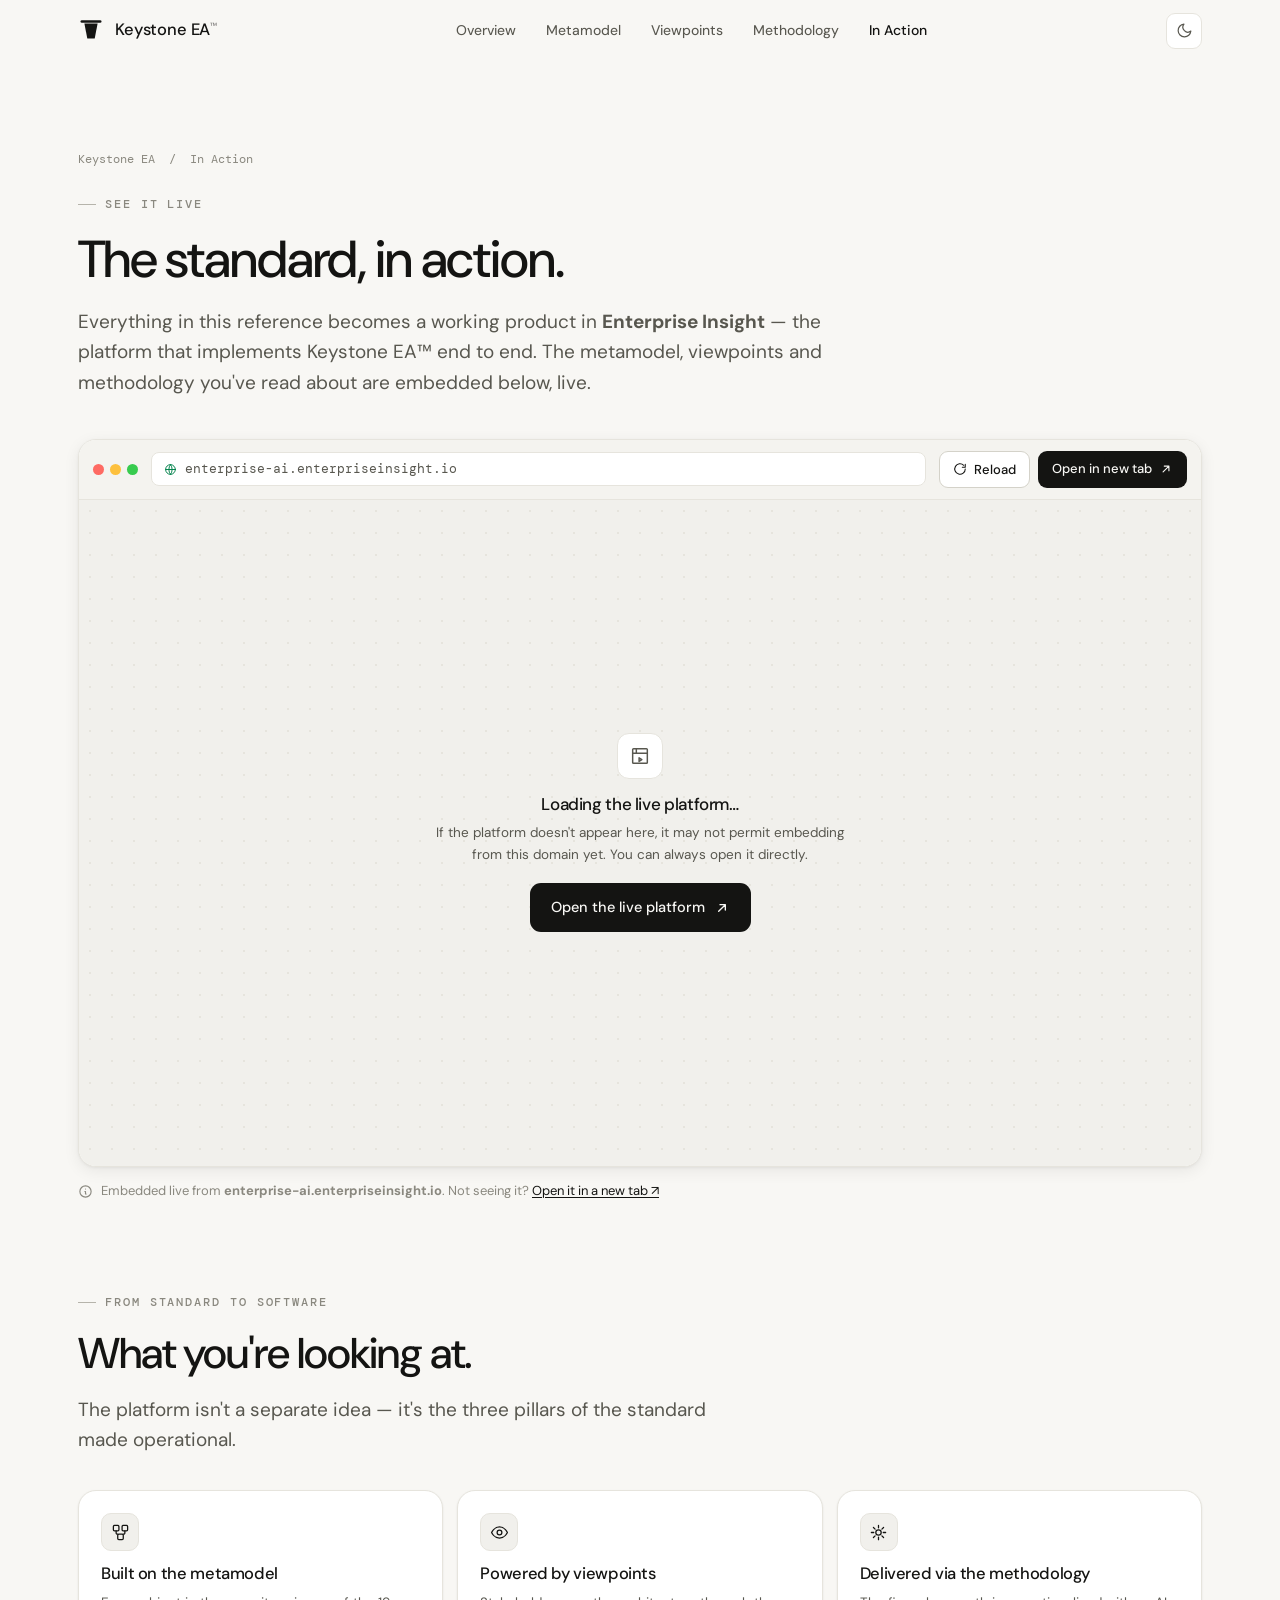
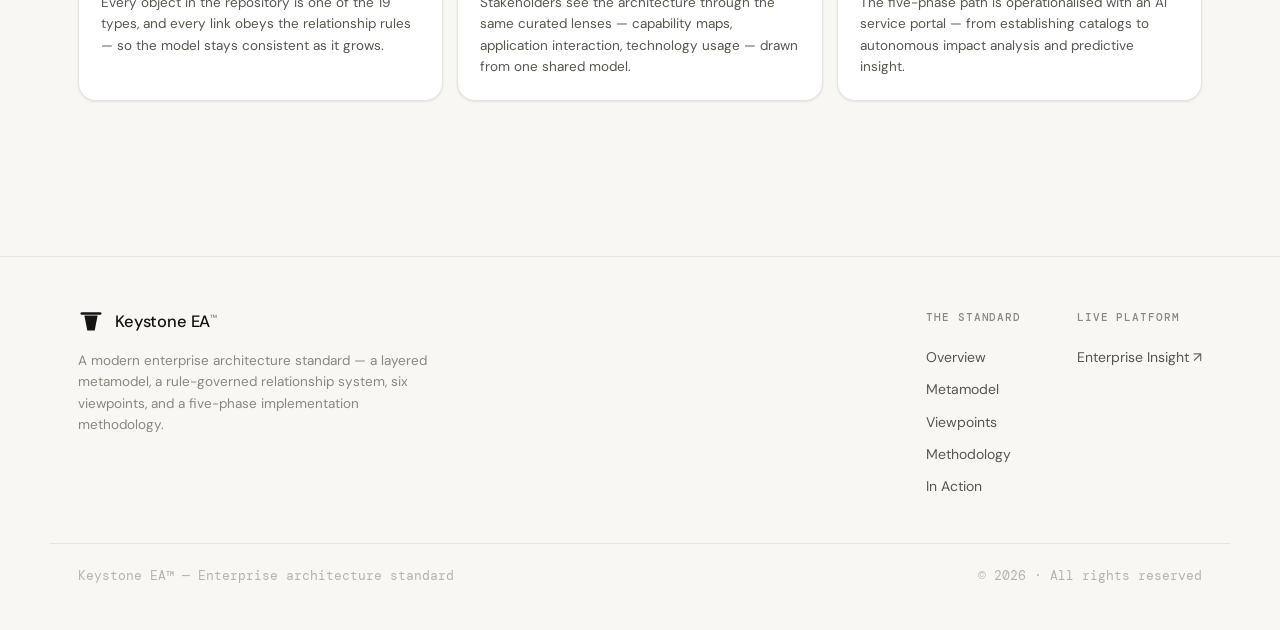
==== in-action.html @ 50317065 "Add "In Action" tab embedding the live Enterprise Insight platform New in-action.html embeds enterpr" ====
<!DOCTYPE html>
<html lang="en">
<head>
<meta charset="UTF-8" />
<meta name="viewport" content="width=device-width, initial-scale=1.0" />
<title>In Action — Keystone EA™</title>
<meta name="description" content="See the Keystone EA™ standard in action — the Enterprise Insight platform, where the metamodel, viewpoints and methodology are implemented as a live working product." />
<link rel="preconnect" href="https://fonts.googleapis.com" />
<link rel="preconnect" href="https://fonts.gstatic.com" crossorigin />
<link href="https://fonts.googleapis.com/css2?family=DM+Sans:opsz,wght@9..40,300;9..40,400;9..40,500&family=DM+Mono:wght@400;500&display=swap" rel="stylesheet" />
<link rel="icon" href="data:image/svg+xml,%3Csvg xmlns='http://www.w3.org/2000/svg' viewBox='0 0 26 26'%3E%3Cpath d='M6.2 5H19.8L17 21H9Z' fill='%23141412'/%3E%3Crect x='3' y='3.5' width='20' height='2.4' rx='1.2' fill='%23141412'/%3E%3C/svg%3E" />
<link rel="stylesheet" href="assets/styles.css" />
<script>(function(){try{var t=localStorage.getItem('kea-theme');if(t==='dark'||(!t&&matchMedia('(prefers-color-scheme:dark)').matches))document.documentElement.setAttribute('data-theme','dark');}catch(e){}})();</script>
</head>
<body>

<nav class="nav"><div class="nav-inner">
  <a class="brand" href="index.html" aria-label="Keystone EA home">
    <svg class="brand-mark" viewBox="0 0 26 26" fill="none" aria-hidden="true">
      <rect x="2.5" y="3.2" width="21" height="2.6" rx="1.3" fill="currentColor"/>
      <path d="M6.4 6.6 H19.6 L16.7 21.6 H9.3 Z" fill="currentColor"/>
    </svg>
    <span class="brand-name">Keystone EA<sup>™</sup></span>
  </a>
  <div class="nav-links" id="navlinks">
    <a class="nav-link" href="index.html">Overview</a>
    <a class="nav-link" href="metamodel.html">Metamodel</a>
    <a class="nav-link" href="viewpoints.html">Viewpoints</a>
    <a class="nav-link" href="methodology.html">Methodology</a>
    <a class="nav-link" href="in-action.html">In Action</a>
  </div>
  <div class="nav-right">
    <button class="theme-btn" onclick="toggleTheme()" aria-label="Toggle colour theme" title="Toggle theme">
      <svg class="ico-moon" viewBox="0 0 24 24" fill="none" stroke="currentColor" stroke-width="1.7" stroke-linecap="round" stroke-linejoin="round"><path d="M21 12.8A9 9 0 1 1 11.2 3a7 7 0 0 0 9.8 9.8Z"/></svg>
      <svg class="ico-sun" viewBox="0 0 24 24" fill="none" stroke="currentColor" stroke-width="1.7" stroke-linecap="round" stroke-linejoin="round"><circle cx="12" cy="12" r="4.2"/><path d="M12 2.5v2.5M12 19v2.5M4.6 4.6l1.8 1.8M17.6 17.6l1.8 1.8M2.5 12H5M19 12h2.5M4.6 19.4l1.8-1.8M17.6 6.4l1.8-1.8"/></svg>
    </button>
    <button class="nav-toggle" aria-label="Open menu" aria-expanded="false">
      <svg viewBox="0 0 24 24" fill="none" stroke="currentColor" stroke-width="1.8" stroke-linecap="round"><path d="M3 6h18M3 12h18M3 18h18"/></svg>
    </button>
  </div>
</div></nav>

<!-- ── PAGE HEAD ──────────────────────────────────────── -->
<header class="page-head"><div class="wrap">
  <div class="breadcrumb reveal"><a href="index.html">Keystone EA</a> &nbsp;/&nbsp; In Action</div>
  <div class="reveal" style="max-width:780px">
    <span class="eyebrow">See it live</span>
    <h1 class="h-sec" style="font-size:clamp(32px,5vw,52px)">The standard, in&nbsp;action.</h1>
    <p class="lede">Everything in this reference becomes a working product in <strong>Enterprise Insight</strong> — the platform that implements Keystone EA™ end to end. The metamodel, viewpoints and methodology you've read about are embedded below, live.</p>
  </div>
</div></header>

<!-- ── LIVE EMBED ─────────────────────────────────────── -->
<section style="padding:clamp(20px,3vw,32px) 0 clamp(48px,7vw,84px)">
  <div class="wrap">
    <div class="embed-shell reveal">
      <div class="embed-bar">
        <div class="embed-dots"><i style="background:#ff5f57"></i><i style="background:#febc2e"></i><i style="background:#28c840"></i></div>
        <div class="embed-url">
          <svg viewBox="0 0 24 24" fill="none" stroke="currentColor" stroke-width="1.8" stroke-linecap="round" stroke-linejoin="round"><circle cx="12" cy="12" r="9"/><path d="M3 12h18M12 3a14 14 0 0 1 0 18M12 3a14 14 0 0 0 0 18"/></svg>
          enterprise-ai.enterpriseinsight.io
        </div>
        <div class="embed-actions">
          <button class="embed-btn" onclick="reloadEmbed()" aria-label="Reload the embedded platform" title="Reload">
            <svg viewBox="0 0 24 24" fill="none" stroke="currentColor" stroke-width="1.8" stroke-linecap="round" stroke-linejoin="round"><path d="M21 12a9 9 0 1 1-2.64-6.36M21 4v5h-5"/></svg>
            <span class="lbl">Reload</span>
          </button>
          <a class="embed-btn primary" href="https://enterprise-ai.enterpriseinsight.io" target="_blank" rel="noopener">
            <span class="lbl">Open in new tab</span>
            <svg viewBox="0 0 24 24" fill="none" stroke="currentColor" stroke-width="1.9" stroke-linecap="round" stroke-linejoin="round"><path d="M7 17 17 7M9 7h8v8"/></svg>
          </a>
        </div>
      </div>
      <div class="embed-frame-holder">
        <!-- Fallback shown only if the platform declines to be framed -->
        <div class="embed-fallback">
          <div class="ef-card">
            <div class="ef-ico"><svg viewBox="0 0 24 24" fill="none" stroke="currentColor" stroke-width="1.6" stroke-linecap="round" stroke-linejoin="round"><path d="M4 5a1 1 0 0 1 1-1h14a1 1 0 0 1 1 1v14a1 1 0 0 1-1 1H5a1 1 0 0 1-1-1Z"/><path d="M4 9h16M8 4v5"/><path d="m11 14 3 2-3 2z"/></svg></div>
            <h4>Loading the live platform…</h4>
            <p>If the platform doesn't appear here, it may not permit embedding from this domain yet. You can always open it directly.</p>
            <a class="btn btn-primary" href="https://enterprise-ai.enterpriseinsight.io" target="_blank" rel="noopener">Open the live platform
              <svg viewBox="0 0 24 24" fill="none" stroke="currentColor" stroke-width="2" stroke-linecap="round" stroke-linejoin="round"><path d="M7 17 17 7M9 7h8v8"/></svg></a>
          </div>
        </div>
        <iframe id="eaFrame" class="embed-frame"
          src="https://enterprise-ai.enterpriseinsight.io"
          title="Enterprise Insight — the Keystone EA™ standard implemented live"
          loading="eager" allow="fullscreen; clipboard-write"
          referrerpolicy="no-referrer-when-downgrade"></iframe>
      </div>
    </div>
    <div class="embed-note reveal">
      <svg width="15" height="15" viewBox="0 0 24 24" fill="none" stroke="currentColor" stroke-width="1.8" stroke-linecap="round" stroke-linejoin="round" style="flex-shrink:0"><circle cx="12" cy="12" r="9"/><path d="M12 8h.01M11 12h1v4h1"/></svg>
      <span>Embedded live from <strong>enterprise-ai.enterpriseinsight.io</strong>. Not seeing it? <a href="https://enterprise-ai.enterpriseinsight.io" target="_blank" rel="noopener">Open it in a new tab&nbsp;↗</a></span>
    </div>
  </div>
</section>

<!-- ── PILLARS → PRODUCT ──────────────────────────────── -->
<section class="section-pad" style="padding-top:0">
  <div class="wrap">
    <div style="max-width:640px;margin-bottom:34px" class="reveal">
      <span class="eyebrow">From standard to software</span>
      <h2 class="h-sec">What you're looking at.</h2>
      <p class="lede">The platform isn't a separate idea — it's the three pillars of the standard made operational.</p>
    </div>
    <div class="feature-list">
      <a class="card feature reveal" href="metamodel.html" style="display:block">
        <div class="f-ico"><svg viewBox="0 0 24 24" fill="none" stroke="currentColor" stroke-width="1.6" stroke-linecap="round" stroke-linejoin="round"><rect x="3" y="3" width="7" height="7" rx="1.4"/><rect x="14" y="3" width="7" height="7" rx="1.4"/><rect x="8.5" y="14" width="7" height="7" rx="1.4"/><path d="M6.5 10v2.5a1.5 1.5 0 0 0 1.5 1.5h.5M17.5 10v2.5a1.5 1.5 0 0 1-1.5 1.5h-.5"/></svg></div>
        <h4>Built on the metamodel</h4>
        <p>Every object in the repository is one of the 19 types, and every link obeys the relationship rules — so the model stays consistent as it grows.</p>
      </a>
      <a class="card feature reveal" href="viewpoints.html" style="display:block">
        <div class="f-ico"><svg viewBox="0 0 24 24" fill="none" stroke="currentColor" stroke-width="1.6" stroke-linecap="round" stroke-linejoin="round"><path d="M2 12s3.5-7 10-7 10 7 10 7-3.5 7-10 7-10-7-10-7Z"/><circle cx="12" cy="12" r="3"/></svg></div>
        <h4>Powered by viewpoints</h4>
        <p>Stakeholders see the architecture through the same curated lenses — capability maps, application interaction, technology usage — drawn from one shared model.</p>
      </a>
      <a class="card feature reveal" href="methodology.html" style="display:block">
        <div class="f-ico"><svg viewBox="0 0 24 24" fill="none" stroke="currentColor" stroke-width="1.6" stroke-linecap="round" stroke-linejoin="round"><path d="M12 3v3M12 18v3M5.6 5.6l2.1 2.1M16.3 16.3l2.1 2.1M3 12h3M18 12h3M5.6 18.4l2.1-2.1M16.3 7.7l2.1-2.1"/><circle cx="12" cy="12" r="3.4"/></svg></div>
        <h4>Delivered via the methodology</h4>
        <p>The five-phase path is operationalised with an AI service portal — from establishing catalogs to autonomous impact analysis and predictive insight.</p>
      </a>
    </div>
  </div>
</section>

<!-- ── FOOTER ─────────────────────────────────────────── -->
<footer class="footer"><div class="wrap footer-inner">
  <div class="footer-brand">
    <a class="brand" href="index.html">
      <svg class="brand-mark" viewBox="0 0 26 26" fill="none" aria-hidden="true">
        <rect x="2.5" y="3.2" width="21" height="2.6" rx="1.3" fill="currentColor"/>
        <path d="M6.4 6.6 H19.6 L16.7 21.6 H9.3 Z" fill="currentColor"/>
      </svg>
      <span class="brand-name">Keystone EA<sup>™</sup></span>
    </a>
    <p>A modern enterprise architecture standard — a layered metamodel, a rule-governed relationship system, six viewpoints, and a five-phase implementation methodology.</p>
  </div>
  <div class="footer-cols">
    <div class="footer-col">
      <h5>The standard</h5>
      <a href="index.html">Overview</a>
      <a href="metamodel.html">Metamodel</a>
      <a href="viewpoints.html">Viewpoints</a>
      <a href="methodology.html">Methodology</a>
      <a href="in-action.html">In Action</a>
    </div>
    <div class="footer-col">
      <h5>Live platform</h5>
      <a href="https://enterprise-ai.enterpriseinsight.io" target="_blank" rel="noopener">Enterprise Insight ↗</a>
    </div>
  </div>
</div>
<div class="wrap footer-bottom">
  <span>Keystone EA™ — Enterprise architecture standard</span>
  <span>© <span id="year">2026</span> · All rights reserved</span>
</div></footer>

<script src="assets/app.js"></script>
<script>
  function reloadEmbed() {
    var f = document.getElementById('eaFrame');
    if (f) { var s = f.src; f.src = 'about:blank'; setTimeout(function(){ f.src = s; }, 60); }
  }
</script>
</body>
</html>
---- assets/styles.css ----
/* ============================================================
   Keystone EA™ — Design System
   ============================================================ */

*, *::before, *::after { box-sizing: border-box; margin: 0; padding: 0; }

:root {
  --font: 'DM Sans', -apple-system, BlinkMacSystemFont, 'Segoe UI', Helvetica, Arial, sans-serif;
  --mono: 'DM Mono', ui-monospace, 'SF Mono', Menlo, monospace;

  /* Surfaces — warm paper */
  --bg: #F8F7F4;
  --bg-2: #F1F0EC;
  --card: #FFFFFF;
  --surface: #F4F3EF;
  --ink: #141412;
  --ink-2: #58574F;
  --ink-3: #8A887F;
  --ink-4: #B6B4AB;
  --border: #E6E4DD;
  --border-2: #D4D2C9;
  --shadow-sm: 0 1px 2px rgba(20,20,18,.04), 0 1px 3px rgba(20,20,18,.05);
  --shadow-md: 0 4px 16px rgba(20,20,18,.07), 0 1px 3px rgba(20,20,18,.05);
  --shadow-lg: 0 18px 48px rgba(20,20,18,.13), 0 4px 12px rgba(20,20,18,.07);

  /* Layer accents */
  --l-supporting: #5C6166;
  --l-governance: #00838F;
  --l-strategy:   #B00020;
  --l-business:   #E65100;
  --l-data:       #5E00A3;
  --l-application:#0a4bd1;
  --l-technology: #00824c;

  --l-supporting-soft: #f1efea;
  --l-governance-soft: #e3f5f6;
  --l-strategy-soft:   #fdeeee;
  --l-business-soft:   #fdf2e6;
  --l-data-soft:       #f4eaff;
  --l-application-soft:#e9f0ff;
  --l-technology-soft: #e6f8ee;

  --radius-sm: 8px;
  --radius: 12px;
  --radius-lg: 18px;
  --radius-xl: 26px;

  --maxw: 1180px;
  --nav-h: 62px;
  --ease: cubic-bezier(.22,.61,.36,1);
}

[data-theme="dark"] {
  --bg: #100F0D;
  --bg-2: #16150F;
  --card: #1B1A16;
  --surface: #211F1A;
  --ink: #F4F3EE;
  --ink-2: #B6B4AA;
  --ink-3: #86847B;
  --ink-4: #5A584F;
  --border: #2B2A24;
  --border-2: #3A3832;
  --shadow-sm: 0 1px 2px rgba(0,0,0,.3);
  --shadow-md: 0 6px 20px rgba(0,0,0,.45);
  --shadow-lg: 0 22px 54px rgba(0,0,0,.6);

  --l-supporting-soft: #211f1a;
  --l-governance-soft: #0a2729;
  --l-strategy-soft:   #2a0f12;
  --l-business-soft:   #281708;
  --l-data-soft:       #1f0f2e;
  --l-application-soft:#0c1733;
  --l-technology-soft: #07271a;

  --l-supporting: #9aa0a6;
  --l-governance: #2bc2cf;
  --l-strategy:   #ff5a6e;
  --l-business:   #ff9248;
  --l-data:       #c08cff;
  --l-application:#6f9bff;
  --l-technology: #34c98a;
}

html { scroll-behavior: smooth; scroll-padding-top: calc(var(--nav-h) + 18px); -webkit-text-size-adjust: 100%; }
@media (prefers-reduced-motion: reduce) { html { scroll-behavior: auto; } }

body {
  font-family: var(--font);
  background: var(--bg);
  color: var(--ink);
  line-height: 1.6;
  -webkit-font-smoothing: antialiased;
  text-rendering: optimizeLegibility;
  overflow-x: hidden;
}

::selection { background: rgba(10,75,209,.16); }
[data-theme="dark"] ::selection { background: rgba(111,155,255,.28); }

a { color: inherit; text-decoration: none; }
img, svg { display: block; max-width: 100%; }

/* ── Layout primitives ──────────────────────────────────── */
.wrap { max-width: var(--maxw); margin: 0 auto; padding: 0 28px; }
.wrap-narrow { max-width: 880px; margin: 0 auto; padding: 0 28px; }
section { position: relative; }
.section-pad { padding: clamp(56px, 9vw, 116px) 0; }
.hr { height: 1px; background: var(--border); border: 0; }

/* ── Eyebrow / section heading ──────────────────────────── */
.eyebrow {
  font-family: var(--mono); font-size: 12px; font-weight: 500;
  letter-spacing: .16em; text-transform: uppercase; color: var(--ink-3);
  display: inline-flex; align-items: center; gap: 9px;
}
.eyebrow::before {
  content: ''; width: 18px; height: 1px; background: var(--ink-4); display: inline-block;
}
.eyebrow.no-rule::before { display: none; }
h1, h2, h3, h4 { line-height: 1.12; letter-spacing: -.022em; font-weight: 500; }
.h-sec { font-size: clamp(28px, 4.2vw, 43px); margin: 16px 0 0; font-weight: 500; }
.lede { font-size: clamp(16px, 1.7vw, 19px); color: var(--ink-2); max-width: 62ch; margin-top: 18px; line-height: 1.62; }

/* ── Nav ────────────────────────────────────────────────── */
.nav {
  position: sticky; top: 0; z-index: 100; height: var(--nav-h);
  background: color-mix(in srgb, var(--bg) 82%, transparent);
  backdrop-filter: saturate(180%) blur(14px);
  -webkit-backdrop-filter: saturate(180%) blur(14px);
  border-bottom: 1px solid transparent; transition: border-color .3s, background .3s;
}
.nav.scrolled { border-bottom-color: var(--border); }
.nav-inner { max-width: var(--maxw); margin: 0 auto; padding: 0 28px; height: 100%;
  display: flex; align-items: center; justify-content: space-between; gap: 20px; }
.brand { display: inline-flex; align-items: center; gap: 11px; flex-shrink: 0; }
.brand-mark { width: 26px; height: 26px; flex-shrink: 0; color: var(--ink); }
.brand-name { font-size: 16.5px; font-weight: 500; letter-spacing: -.01em; }
.brand-name sup { font-size: 9px; font-weight: 500; opacity: .5; top: -.7em; }
.nav-links { display: flex; align-items: center; gap: 4px; }
.nav-link {
  font-size: 14px; color: var(--ink-2); padding: 7px 13px; border-radius: 8px;
  font-weight: 450; transition: color .15s, background .15s; position: relative;
}
.nav-link:hover { color: var(--ink); background: var(--bg-2); }
.nav-link.active { color: var(--ink); font-weight: 500; }
.nav-right { display: flex; align-items: center; gap: 8px; }
.theme-btn {
  width: 36px; height: 36px; border-radius: 9px; border: 1px solid var(--border);
  background: var(--card); color: var(--ink-2); cursor: pointer; display: grid; place-items: center;
  transition: color .15s, border-color .15s, transform .2s;
}
.theme-btn:hover { color: var(--ink); border-color: var(--border-2); }
.theme-btn:active { transform: scale(.92); }
.theme-btn svg { width: 17px; height: 17px; }
.theme-btn .ico-sun { display: none; }
[data-theme="dark"] .theme-btn .ico-sun { display: block; }
[data-theme="dark"] .theme-btn .ico-moon { display: none; }
.nav-toggle { display: none; width: 36px; height: 36px; border-radius: 9px; border: 1px solid var(--border);
  background: var(--card); color: var(--ink); cursor: pointer; place-items: center; }
.nav-toggle svg { width: 18px; height: 18px; }

@media (max-width: 760px) {
  .nav-links {
    position: fixed; inset: var(--nav-h) 0 auto 0; flex-direction: column; align-items: stretch;
    background: var(--bg); border-bottom: 1px solid var(--border); padding: 10px 18px 18px; gap: 2px;
    transform: translateY(-130%); transition: transform .32s var(--ease); box-shadow: var(--shadow-md);
  }
  .nav-links.open { transform: translateY(0); }
  .nav-link { padding: 12px 14px; font-size: 15.5px; }
  .nav-toggle { display: grid; }
}

/* ── Buttons ────────────────────────────────────────────── */
.btn {
  display: inline-flex; align-items: center; gap: 9px; font-family: var(--font);
  font-size: 14.5px; font-weight: 500; padding: 12px 20px; border-radius: 11px;
  cursor: pointer; border: 1px solid transparent; transition: transform .2s var(--ease), box-shadow .2s, background .2s, border-color .2s;
}
.btn svg { width: 16px; height: 16px; }
.btn-primary { background: var(--ink); color: var(--bg); }
.btn-primary:hover { transform: translateY(-2px); box-shadow: var(--shadow-md); }
.btn-ghost { background: transparent; color: var(--ink); border-color: var(--border-2); }
.btn-ghost:hover { background: var(--card); border-color: var(--ink-4); transform: translateY(-2px); }

/* ── Hero ───────────────────────────────────────────────── */
.hero { padding: clamp(56px, 11vw, 132px) 0 clamp(48px, 7vw, 92px); position: relative; overflow: hidden; }
.hero-grid { position: absolute; inset: 0; z-index: 0; pointer-events: none;
  background-image: linear-gradient(var(--border) 1px, transparent 1px), linear-gradient(90deg, var(--border) 1px, transparent 1px);
  background-size: 58px 58px; opacity: .4;
  mask-image: radial-gradient(ellipse 90% 70% at 70% 0%, #000 0%, transparent 72%);
  -webkit-mask-image: radial-gradient(ellipse 90% 70% at 70% 0%, #000 0%, transparent 72%);
}
.hero-inner { position: relative; z-index: 1; }
.hero-badge {
  display: inline-flex; align-items: center; gap: 8px; font-family: var(--mono);
  font-size: 12px; letter-spacing: .04em; color: var(--ink-2);
  background: var(--card); border: 1px solid var(--border); border-radius: 999px;
  padding: 6px 14px 6px 10px; margin-bottom: 28px; box-shadow: var(--shadow-sm);
}
.hero-badge .dot { width: 7px; height: 7px; border-radius: 50%; background: var(--l-technology);
  box-shadow: 0 0 0 3px color-mix(in srgb, var(--l-technology) 22%, transparent); }
.hero h1 {
  font-size: clamp(38px, 7vw, 78px); font-weight: 500; letter-spacing: -.035em; line-height: 1.0;
}
.hero h1 .muted { color: var(--ink-3); }
.hero-sub { font-size: clamp(17px, 2.1vw, 22px); color: var(--ink-2); max-width: 60ch;
  margin-top: 26px; line-height: 1.55; font-weight: 400; }
.hero-cta { display: flex; flex-wrap: wrap; gap: 12px; margin-top: 38px; }

/* ── Stat band ──────────────────────────────────────────── */
.stat-band { display: grid; grid-template-columns: repeat(6, 1fr); gap: 0;
  border: 1px solid var(--border); border-radius: var(--radius-lg); background: var(--card);
  overflow: hidden; box-shadow: var(--shadow-sm); }
.stat { padding: 22px 18px; border-right: 1px solid var(--border); }
.stat:last-child { border-right: none; }
.stat-n { font-size: clamp(28px, 3.4vw, 38px); font-weight: 500; letter-spacing: -.03em; line-height: 1; font-family: var(--mono); }
.stat-l { font-size: 12.5px; color: var(--ink-3); margin-top: 8px; letter-spacing: .01em; }
@media (max-width: 860px) { .stat-band { grid-template-columns: repeat(3, 1fr); }
  .stat:nth-child(3n) { border-right: none; } .stat:nth-child(-n+3) { border-bottom: 1px solid var(--border); } }
@media (max-width: 460px) { .stat-band { grid-template-columns: repeat(2, 1fr); }
  .stat { border-right: 1px solid var(--border); } .stat:nth-child(2n) { border-right: none; } }

/* ── Generic cards ──────────────────────────────────────── */
.card { background: var(--card); border: 1px solid var(--border); border-radius: var(--radius-lg);
  box-shadow: var(--shadow-sm); }

/* Pillar cards */
.pillars { display: grid; grid-template-columns: repeat(3, 1fr); gap: 16px; }
@media (max-width: 880px) { .pillars { grid-template-columns: 1fr; } }
.pillar { padding: 26px 24px 24px; display: flex; flex-direction: column; gap: 14px;
  transition: transform .26s var(--ease), box-shadow .26s, border-color .26s; position: relative; overflow: hidden; }
.pillar:hover { transform: translateY(-4px); box-shadow: var(--shadow-md); border-color: var(--border-2); }
.pillar-top { display: flex; align-items: center; justify-content: space-between; }
.pillar-ico { width: 42px; height: 42px; border-radius: 11px; display: grid; place-items: center;
  background: var(--bg-2); border: 1px solid var(--border); }
.pillar-ico svg { width: 21px; height: 21px; color: var(--ink); }
.pillar-num { font-family: var(--mono); font-size: 12px; color: var(--ink-4); }
.pillar h3 { font-size: 20px; font-weight: 500; }
.pillar p { font-size: 14.5px; color: var(--ink-2); line-height: 1.6; flex: 1; }
.pillar-link { font-size: 13.5px; font-weight: 500; color: var(--ink); display: inline-flex; align-items: center; gap: 6px;
  margin-top: 2px; }
.pillar-link svg { width: 14px; height: 14px; transition: transform .2s; }
.pillar:hover .pillar-link svg { transform: translateX(4px); }

/* ── Layer stack (home) ─────────────────────────────────── */
.layerstack { display: flex; flex-direction: column; gap: 8px; }
.layer-row {
  display: grid; grid-template-columns: 188px 1fr; gap: 18px; align-items: center;
  background: var(--card); border: 1px solid var(--border); border-left: 3px solid var(--accent, var(--border-2));
  border-radius: var(--radius); padding: 16px 18px; transition: transform .2s var(--ease), box-shadow .2s;
}
.layer-row:hover { transform: translateX(4px); box-shadow: var(--shadow-sm); }
.layer-id { display: flex; flex-direction: column; gap: 6px; }
.layer-pill { display: inline-flex; align-self: flex-start; align-items: center; gap: 7px;
  font-family: var(--mono); font-size: 11px; font-weight: 500; letter-spacing: .06em; text-transform: uppercase;
  padding: 4px 11px; border-radius: 999px; color: var(--accent);
  background: var(--accent-soft); border: 1px solid color-mix(in srgb, var(--accent) 26%, transparent); }
.layer-blurb { font-size: 12.5px; color: var(--ink-3); line-height: 1.45; }
.layer-objs { display: flex; flex-wrap: wrap; gap: 6px; }
.obj-chip {
  font-size: 12px; font-weight: 450; padding: 5px 10px; border-radius: 7px;
  background: var(--bg-2); border: 1px solid var(--border); color: var(--ink-2);
  display: inline-flex; align-items: center; gap: 7px; transition: border-color .15s, color .15s, background .15s;
}
.obj-chip:hover { color: var(--ink); border-color: var(--border-2); }
.obj-chip .swatch { width: 8px; height: 8px; border-radius: 2.5px; flex-shrink: 0; }
@media (max-width: 680px) { .layer-row { grid-template-columns: 1fr; gap: 12px; } }

/* ── Object cards (metamodel) ───────────────────────────── */
.layer-group { margin-top: 14px; }
.layer-group + .layer-group { margin-top: 40px; }
.layer-head { display: flex; align-items: baseline; gap: 14px; margin-bottom: 18px; flex-wrap: wrap;
  padding-bottom: 12px; border-bottom: 1px solid var(--border); }
.layer-head .layer-pill { font-size: 12px; }
.layer-head p { font-size: 14px; color: var(--ink-2); flex: 1; min-width: 240px; }
.obj-cards { display: grid; grid-template-columns: repeat(auto-fill, minmax(248px, 1fr)); gap: 14px; }
.obj-card { border: 1px solid var(--border); border-radius: var(--radius); overflow: hidden; background: var(--card);
  transition: transform .22s var(--ease), box-shadow .22s, border-color .22s; }
.obj-card:hover { transform: translateY(-3px); box-shadow: var(--shadow-md); }
.obj-card-head { padding: 11px 15px; display: flex; align-items: center; gap: 9px; color: #fff; }
.obj-card-head .glyph { width: 9px; height: 9px; border-radius: 2px; background: rgba(255,255,255,.85); }
.obj-card-head h4 { font-size: 14.5px; font-weight: 500; letter-spacing: -.005em; color: #fff; }
.obj-card-body { padding: 13px 15px 15px; }
.obj-card-body .short { font-size: 12px; font-family: var(--mono); color: var(--ink-3); letter-spacing: .01em;
  text-transform: uppercase; margin-bottom: 7px; }
.obj-card-body .long { font-size: 13.5px; color: var(--ink-2); line-height: 1.58; }

/* ── Relationships ──────────────────────────────────────── */
.rel-grid { display: grid; grid-template-columns: repeat(3, 1fr); gap: 14px; }
@media (max-width: 880px) { .rel-grid { grid-template-columns: repeat(2, 1fr); } }
@media (max-width: 560px) { .rel-grid { grid-template-columns: 1fr; } }
.rel-card { padding: 18px 18px 20px; transition: transform .22s var(--ease), box-shadow .22s; }
.rel-card:hover { transform: translateY(-3px); box-shadow: var(--shadow-md); }
.rel-glyph { height: 26px; display: flex; align-items: center; margin-bottom: 14px; }
.rel-glyph svg { overflow: visible; }
.rel-card h4 { font-size: 16px; font-weight: 500; display: flex; align-items: center; gap: 9px; }
.rel-code { font-family: var(--mono); font-size: 10.5px; color: var(--ink-3); border: 1px solid var(--border);
  border-radius: 5px; padding: 1px 6px; }
.rel-card p { font-size: 13.5px; color: var(--ink-2); line-height: 1.58; margin-top: 9px; }

/* ── Rules matrix ───────────────────────────────────────── */
.matrix-controls { display: flex; flex-wrap: wrap; gap: 8px; align-items: center; margin-bottom: 20px; }
.matrix-controls .ctl-label { font-family: var(--mono); font-size: 11.5px; text-transform: uppercase;
  letter-spacing: .08em; color: var(--ink-3); margin-right: 4px; }
.chip-toggle { font-size: 13px; font-weight: 500; padding: 7px 13px; border-radius: 999px; cursor: pointer;
  border: 1px solid var(--border-2); background: var(--card); color: var(--ink-2); transition: all .16s; display: inline-flex; align-items: center; gap: 7px; }
.chip-toggle .swatch { width: 9px; height: 9px; border-radius: 50%; }
.chip-toggle[aria-pressed="true"] { color: #fff; border-color: transparent; }
.chip-toggle:hover { border-color: var(--ink-4); }
.matrix-scroll { overflow-x: auto; border: 1px solid var(--border); border-radius: var(--radius); background: var(--card);
  -webkit-overflow-scrolling: touch; }
table.matrix { border-collapse: separate; border-spacing: 0; font-size: 12px; width: max-content; min-width: 100%; }
table.matrix th, table.matrix td { padding: 0; text-align: center; }
table.matrix thead th { position: sticky; top: 0; z-index: 3; background: var(--surface);
  font-weight: 500; color: var(--ink-2); height: 132px; vertical-align: bottom; border-bottom: 1px solid var(--border-2); }
table.matrix thead th .rot { writing-mode: vertical-rl; transform: rotate(180deg); white-space: nowrap;
  padding: 9px 0 10px; font-family: var(--mono); font-size: 11px; letter-spacing: .02em; margin: 0 auto; }
table.matrix th.corner { position: sticky; left: 0; z-index: 5; background: var(--surface);
  text-align: left; padding: 10px 14px; vertical-align: bottom; min-width: 168px; }
table.matrix th.corner span { font-family: var(--mono); font-size: 10.5px; color: var(--ink-3); text-transform: uppercase; letter-spacing: .07em; }
table.matrix tbody th.rowhead { position: sticky; left: 0; z-index: 2; background: var(--card);
  text-align: left; padding: 8px 14px; font-weight: 500; color: var(--ink); white-space: nowrap;
  border-right: 1px solid var(--border-2); border-bottom: 1px solid var(--border); font-size: 12.5px; }
table.matrix tbody th.rowhead .rh { display: inline-flex; align-items: center; gap: 8px; }
table.matrix tbody th.rowhead .swatch { width: 9px; height: 9px; border-radius: 2.5px; flex-shrink: 0; }
table.matrix td.cell { width: 38px; min-width: 38px; height: 38px; border-right: 1px solid var(--border);
  border-bottom: 1px solid var(--border); position: relative; cursor: default; }
table.matrix td.cell.diag { background: var(--bg-2); }
table.matrix td .dots { display: flex; align-items: center; justify-content: center; gap: 2px; height: 100%; flex-wrap: wrap; padding: 5px; }
table.matrix td .rdot { width: 7px; height: 7px; border-radius: 50%; opacity: .92; transition: transform .12s, opacity .12s; }
table.matrix td.dim .rdot { opacity: .12; }
table.matrix td.cell:hover { outline: 2px solid var(--ink); outline-offset: -2px; z-index: 1; }
table.matrix tr:hover td { background: color-mix(in srgb, var(--bg-2) 60%, transparent); }
.matrix-hint { font-size: 13px; color: var(--ink-3); margin-top: 14px; display: flex; gap: 18px; flex-wrap: wrap; align-items: center; }
.matrix-legend-dot { display: inline-flex; align-items: center; gap: 6px; }
.matrix-legend-dot .rdot { width: 8px; height: 8px; border-radius: 50%; }

/* tooltip */
.cell-tip { position: fixed; z-index: 200; background: var(--ink); color: var(--bg); font-size: 12.5px;
  padding: 9px 12px; border-radius: 9px; box-shadow: var(--shadow-lg); pointer-events: none; max-width: 260px;
  opacity: 0; transform: translateY(4px); transition: opacity .12s, transform .12s; line-height: 1.5; }
.cell-tip.show { opacity: 1; transform: translateY(0); }
.cell-tip b { font-weight: 500; }
.cell-tip .pair { font-family: var(--mono); font-size: 11px; opacity: .7; display: block; margin-bottom: 4px; }
.cell-tip .rels { display: block; margin-top: 2px; }

/* ── Viewpoints ─────────────────────────────────────────── */
.vp-grid { display: grid; grid-template-columns: repeat(2, 1fr); gap: 16px; }
@media (max-width: 820px) { .vp-grid { grid-template-columns: 1fr; } }
.vp-card { overflow: hidden; transition: transform .24s var(--ease), box-shadow .24s; display: flex; flex-direction: column; }
.vp-card:hover { transform: translateY(-4px); box-shadow: var(--shadow-md); }
.vp-head { padding: 22px 24px 20px; border-left: 4px solid var(--accent); background: var(--accent-soft); }
.vp-kicker { display: flex; align-items: center; justify-content: space-between; gap: 12px; margin-bottom: 9px; }
.vp-name { font-family: var(--mono); font-size: 13px; font-weight: 500; letter-spacing: .05em; text-transform: uppercase; color: var(--accent); }
.vp-count { font-family: var(--mono); font-size: 11px; color: var(--ink-3); white-space: nowrap; }
.vp-desc { font-size: 14px; color: var(--ink-2); line-height: 1.6; }
.vp-body { padding: 18px 24px 22px; }
.vp-obj-label { font-family: var(--mono); font-size: 10.5px; font-weight: 500; letter-spacing: .08em;
  text-transform: uppercase; color: var(--ink-3); margin-bottom: 11px; }
.vp-tags { display: flex; flex-wrap: wrap; gap: 6px; }
.lvl-tag { display: inline-flex; align-items: center; gap: 6px; font-size: 12px; font-weight: 450;
  padding: 4px 9px; border-radius: 7px; border: 1px solid; white-space: nowrap; }
.lvl-tag .swatch { width: 8px; height: 8px; border-radius: 2.5px; }

/* viewpoint x object matrix */
.vpm-scroll { overflow-x: auto; border: 1px solid var(--border); border-radius: var(--radius); background: var(--card); }
table.vpm { border-collapse: separate; border-spacing: 0; width: 100%; min-width: 720px; font-size: 13px; }
table.vpm th, table.vpm td { padding: 11px 12px; text-align: center; border-bottom: 1px solid var(--border); }
table.vpm thead th { position: sticky; top: 0; background: var(--surface); font-weight: 500; font-size: 12px;
  color: var(--ink-2); z-index: 2; border-bottom: 1px solid var(--border-2); line-height: 1.25; vertical-align: bottom; }
table.vpm thead th.obj-col, table.vpm tbody th { text-align: left; }
table.vpm tbody th { position: sticky; left: 0; background: var(--card); font-weight: 450; color: var(--ink);
  white-space: nowrap; z-index: 1; border-right: 1px solid var(--border); }
table.vpm tbody th .rh { display: inline-flex; align-items: center; gap: 8px; }
table.vpm tbody th .swatch { width: 8px; height: 8px; border-radius: 2.5px; }
table.vpm tbody tr:hover td, table.vpm tbody tr:hover th { background: var(--bg-2); }
.vpm-check { color: var(--accent, var(--ink)); font-weight: 600; }
.vpm-dot { color: var(--ink-4); }
table.vpm thead th .vph { display: inline-block; max-width: 92px; }

/* ── Methodology ────────────────────────────────────────── */
.method-stats { display: grid; grid-template-columns: repeat(4,1fr); gap: 12px; margin-bottom: 36px; }
@media (max-width: 620px){ .method-stats{ grid-template-columns: repeat(2,1fr);} }
.ms { padding: 18px; text-align: center; }
.ms-n { font-family: var(--mono); font-size: 30px; font-weight: 500; line-height: 1; }
.ms-l { font-size: 12px; color: var(--ink-3); margin-top: 7px; }

.phase-rail { display: flex; gap: 8px; margin-bottom: 26px; flex-wrap: wrap; }
.phase-btn { flex: 1; min-width: 140px; text-align: left; cursor: pointer; background: var(--card);
  border: 1px solid var(--border); border-radius: var(--radius); padding: 14px 15px; position: relative;
  transition: border-color .2s, transform .2s, box-shadow .2s; overflow: hidden; }
.phase-btn::before { content:''; position: absolute; left: 0; top: 0; bottom: 0; width: 3px; background: var(--pc); transform: scaleY(0); transform-origin: top; transition: transform .25s var(--ease); }
.phase-btn:hover { transform: translateY(-2px); box-shadow: var(--shadow-sm); }
.phase-btn.active { border-color: color-mix(in srgb, var(--pc) 45%, var(--border)); }
.phase-btn.active::before { transform: scaleY(1); }
.phase-btn .pb-top { display: flex; align-items: center; gap: 10px; }
.phase-btn .pb-num { font-family: var(--mono); font-size: 12px; font-weight: 500; width: 30px; height: 30px;
  border-radius: 8px; display: grid; place-items: center; color: #fff; background: var(--pc); flex-shrink: 0; }
.phase-btn .pb-name { font-size: 15px; font-weight: 500; }
.phase-btn.active .pb-name { color: var(--pc); }
.phase-btn .pb-count { font-family: var(--mono); font-size: 11px; color: var(--ink-3); margin-top: 9px; }

.phase-panel { border: 1px solid var(--border); border-radius: var(--radius-lg); overflow: hidden; background: var(--card); }
.pp-head { padding: 24px 26px; border-bottom: 1px solid var(--border); border-top: 3px solid var(--pc);
  background: var(--pc-soft); display: flex; gap: 18px; align-items: flex-start; }
.pp-num { font-family: var(--mono); font-size: 44px; font-weight: 500; line-height: .9; color: var(--pc); }
.pp-name { font-size: 24px; font-weight: 500; }
.pp-tag { font-size: 14.5px; color: var(--ink-2); margin-top: 6px; line-height: 1.55; max-width: 70ch; }
.pp-meta { font-family: var(--mono); font-size: 11.5px; color: var(--pc); margin-top: 11px; letter-spacing: .02em; }
.tracks { display: grid; grid-template-columns: 1fr 1fr; }
@media (max-width: 720px){ .tracks { grid-template-columns: 1fr; } }
.track { padding: 22px 24px; border-right: 1px solid var(--border); }
.track:last-child { border-right: none; }
@media (max-width: 720px){ .track { border-right: none; border-bottom: 1px solid var(--border);} .track:last-child{border-bottom:none;} }
.track-label { display: inline-flex; align-items: center; gap: 8px; font-family: var(--mono); font-size: 11px;
  font-weight: 500; text-transform: uppercase; letter-spacing: .07em; padding: 5px 11px; border-radius: 999px;
  border: 1px solid color-mix(in srgb, var(--pc) 40%, var(--border)); color: var(--pc); margin-bottom: 18px; }
.track-label .tl-dot { width: 7px; height: 7px; border-radius: 50%; }
.tg-name { font-family: var(--mono); font-size: 11px; font-weight: 500; text-transform: uppercase; letter-spacing: .05em;
  color: var(--ink-3); margin: 0 0 8px; }
.task-group + .task-group { margin-top: 18px; }
.subtask { border: 1px solid var(--border); border-radius: var(--radius-sm); margin-bottom: 6px; overflow: hidden;
  transition: border-color .15s; background: var(--card); }
.subtask:hover { border-color: var(--border-2); }
.st-row { display: flex; align-items: center; gap: 10px; padding: 11px 13px; cursor: pointer; user-select: none; }
.subtask.open .st-row, .subtask:hover .st-row { background: var(--bg-2); }
.st-dot { width: 8px; height: 8px; border-radius: 50%; flex-shrink: 0; transition: transform .15s; }
.subtask.open .st-dot { transform: scale(1.4); }
.st-name { font-size: 13.5px; font-weight: 500; flex: 1; line-height: 1.35; }
.ai-badge { font-family: var(--mono); font-size: 9px; font-weight: 500; background: var(--l-data-soft);
  color: var(--l-data); padding: 2px 6px; border-radius: 4px; letter-spacing: .04em;
  border: 1px solid color-mix(in srgb, var(--l-data) 25%, transparent); }
.chev { color: var(--ink-3); flex-shrink: 0; transition: transform .22s var(--ease); }
.subtask.open .chev { transform: rotate(180deg); }
.st-desc { max-height: 0; overflow: hidden; transition: max-height .3s var(--ease); }
.st-desc-inner { padding: 4px 14px 14px 31px; font-size: 13px; color: var(--ink-2); line-height: 1.65; }

/* ── Callout / prose ────────────────────────────────────── */
.prose p { font-size: 16px; color: var(--ink-2); line-height: 1.72; margin-bottom: 18px; }
.prose p:last-child { margin-bottom: 0; }
.prose strong { color: var(--ink); font-weight: 500; }
.callout { display: grid; grid-template-columns: auto 1fr; gap: 16px; padding: 20px 22px; border-radius: var(--radius);
  background: var(--bg-2); border: 1px solid var(--border); align-items: start; }
.callout .c-ico { width: 34px; height: 34px; border-radius: 9px; background: var(--card); border: 1px solid var(--border);
  display: grid; place-items: center; color: var(--ink); }
.callout .c-ico svg { width: 18px; height: 18px; }
.callout h4 { font-size: 15px; margin-bottom: 4px; }
.callout p { font-size: 13.5px; color: var(--ink-2); line-height: 1.6; }

/* feature rows */
.feature-list { display: grid; grid-template-columns: repeat(3,1fr); gap: 14px; }
@media (max-width: 820px){ .feature-list{ grid-template-columns: 1fr;} }
.feature { padding: 22px; }
.feature .f-ico { width: 38px; height: 38px; border-radius: 10px; background: var(--bg-2); border: 1px solid var(--border);
  display: grid; place-items: center; margin-bottom: 14px; color: var(--ink); }
.feature .f-ico svg { width: 19px; height: 19px; }
.feature h4 { font-size: 16.5px; margin-bottom: 8px; }
.feature p { font-size: 13.5px; color: var(--ink-2); line-height: 1.6; }

/* ── Footer ─────────────────────────────────────────────── */
.footer { border-top: 1px solid var(--border); padding: 52px 0 44px; margin-top: 40px; }
.footer-inner { display: flex; justify-content: space-between; gap: 32px; flex-wrap: wrap; align-items: flex-start; }
.footer-brand { max-width: 360px; }
.footer-brand .brand { margin-bottom: 14px; }
.footer-brand p { font-size: 13.5px; color: var(--ink-3); line-height: 1.6; }
.footer-cols { display: flex; gap: 56px; flex-wrap: wrap; }
.footer-col h5 { font-family: var(--mono); font-size: 11px; text-transform: uppercase; letter-spacing: .08em;
  color: var(--ink-3); margin-bottom: 14px; font-weight: 500; }
.footer-col a { display: block; font-size: 14px; color: var(--ink-2); padding: 5px 0; transition: color .15s; }
.footer-col a:hover { color: var(--ink); }
.footer-bottom { margin-top: 40px; padding-top: 22px; border-top: 1px solid var(--border);
  display: flex; justify-content: space-between; gap: 14px; flex-wrap: wrap; font-size: 12.5px; color: var(--ink-4); font-family: var(--mono); }

/* ── Reveal animation ───────────────────────────────────── */
.reveal { opacity: 0; transform: translateY(18px); transition: opacity .6s var(--ease), transform .6s var(--ease); }
.reveal.in { opacity: 1; transform: none; }
@media (prefers-reduced-motion: reduce) { .reveal { opacity: 1; transform: none; transition: none; } }

/* page header block */
.page-head { padding: clamp(48px, 8vw, 88px) 0 8px; }
.breadcrumb { font-family: var(--mono); font-size: 12px; color: var(--ink-3); margin-bottom: 18px; }
.breadcrumb a:hover { color: var(--ink); }

/* ── Live embed (In Action) ─────────────────────────────── */
.embed-shell { border: 1px solid var(--border); border-radius: var(--radius-lg); overflow: hidden;
  background: var(--card); box-shadow: var(--shadow-md); }
.embed-bar { display: flex; align-items: center; gap: 13px; padding: 11px 14px;
  border-bottom: 1px solid var(--border); background: var(--surface); }
.embed-dots { display: flex; gap: 6px; flex-shrink: 0; }
.embed-dots i { width: 11px; height: 11px; border-radius: 50%; display: block; opacity: .92; }
.embed-url { flex: 1; min-width: 0; display: flex; align-items: center; gap: 8px;
  background: var(--card); border: 1px solid var(--border); border-radius: 8px; padding: 6px 12px;
  font-family: var(--mono); font-size: 12.5px; color: var(--ink-2);
  white-space: nowrap; overflow: hidden; text-overflow: ellipsis; }
.embed-url svg { width: 13px; height: 13px; flex-shrink: 0; color: var(--l-technology); }
.embed-actions { display: flex; gap: 8px; flex-shrink: 0; }
.embed-btn { display: inline-flex; align-items: center; gap: 7px; font-family: var(--font);
  font-size: 13px; font-weight: 500; padding: 7px 13px; border-radius: 9px;
  border: 1px solid var(--border-2); background: var(--card); color: var(--ink);
  cursor: pointer; transition: border-color .16s, transform .16s, background .16s; text-decoration: none; white-space: nowrap; }
.embed-btn:hover { border-color: var(--ink-4); transform: translateY(-1px); }
.embed-btn.primary { background: var(--ink); color: var(--bg); border-color: transparent; }
.embed-btn svg { width: 14px; height: 14px; }
.embed-frame-holder { position: relative; background: var(--bg-2);
  background-image: radial-gradient(var(--border) 1px, transparent 1px); background-size: 22px 22px; }
.embed-frame { width: 100%; height: clamp(600px, calc(100vh - 234px), 1100px); border: 0;
  display: block; background: transparent; position: relative; z-index: 1; }
.embed-fallback { position: absolute; inset: 0; z-index: 0; display: flex; align-items: center; justify-content: center; padding: 32px; }
.embed-fallback .ef-card { max-width: 440px; text-align: center; }
.embed-fallback .ef-ico { width: 46px; height: 46px; border-radius: 12px; margin: 0 auto 16px;
  display: grid; place-items: center; background: var(--card); border: 1px solid var(--border); color: var(--ink-2); }
.embed-fallback .ef-ico svg { width: 22px; height: 22px; }
.embed-fallback h4 { font-size: 17px; margin-bottom: 8px; }
.embed-fallback p { font-size: 13.5px; color: var(--ink-2); line-height: 1.6; margin-bottom: 18px; }
.embed-note { margin-top: 14px; font-size: 13px; color: var(--ink-3); display: flex; gap: 8px; align-items: center; flex-wrap: wrap; }
.embed-note a { color: var(--ink); text-decoration: underline; text-underline-offset: 2px; }
@media (max-width: 620px) { .embed-actions .lbl { display: none; } .embed-url { font-size: 11px; } }
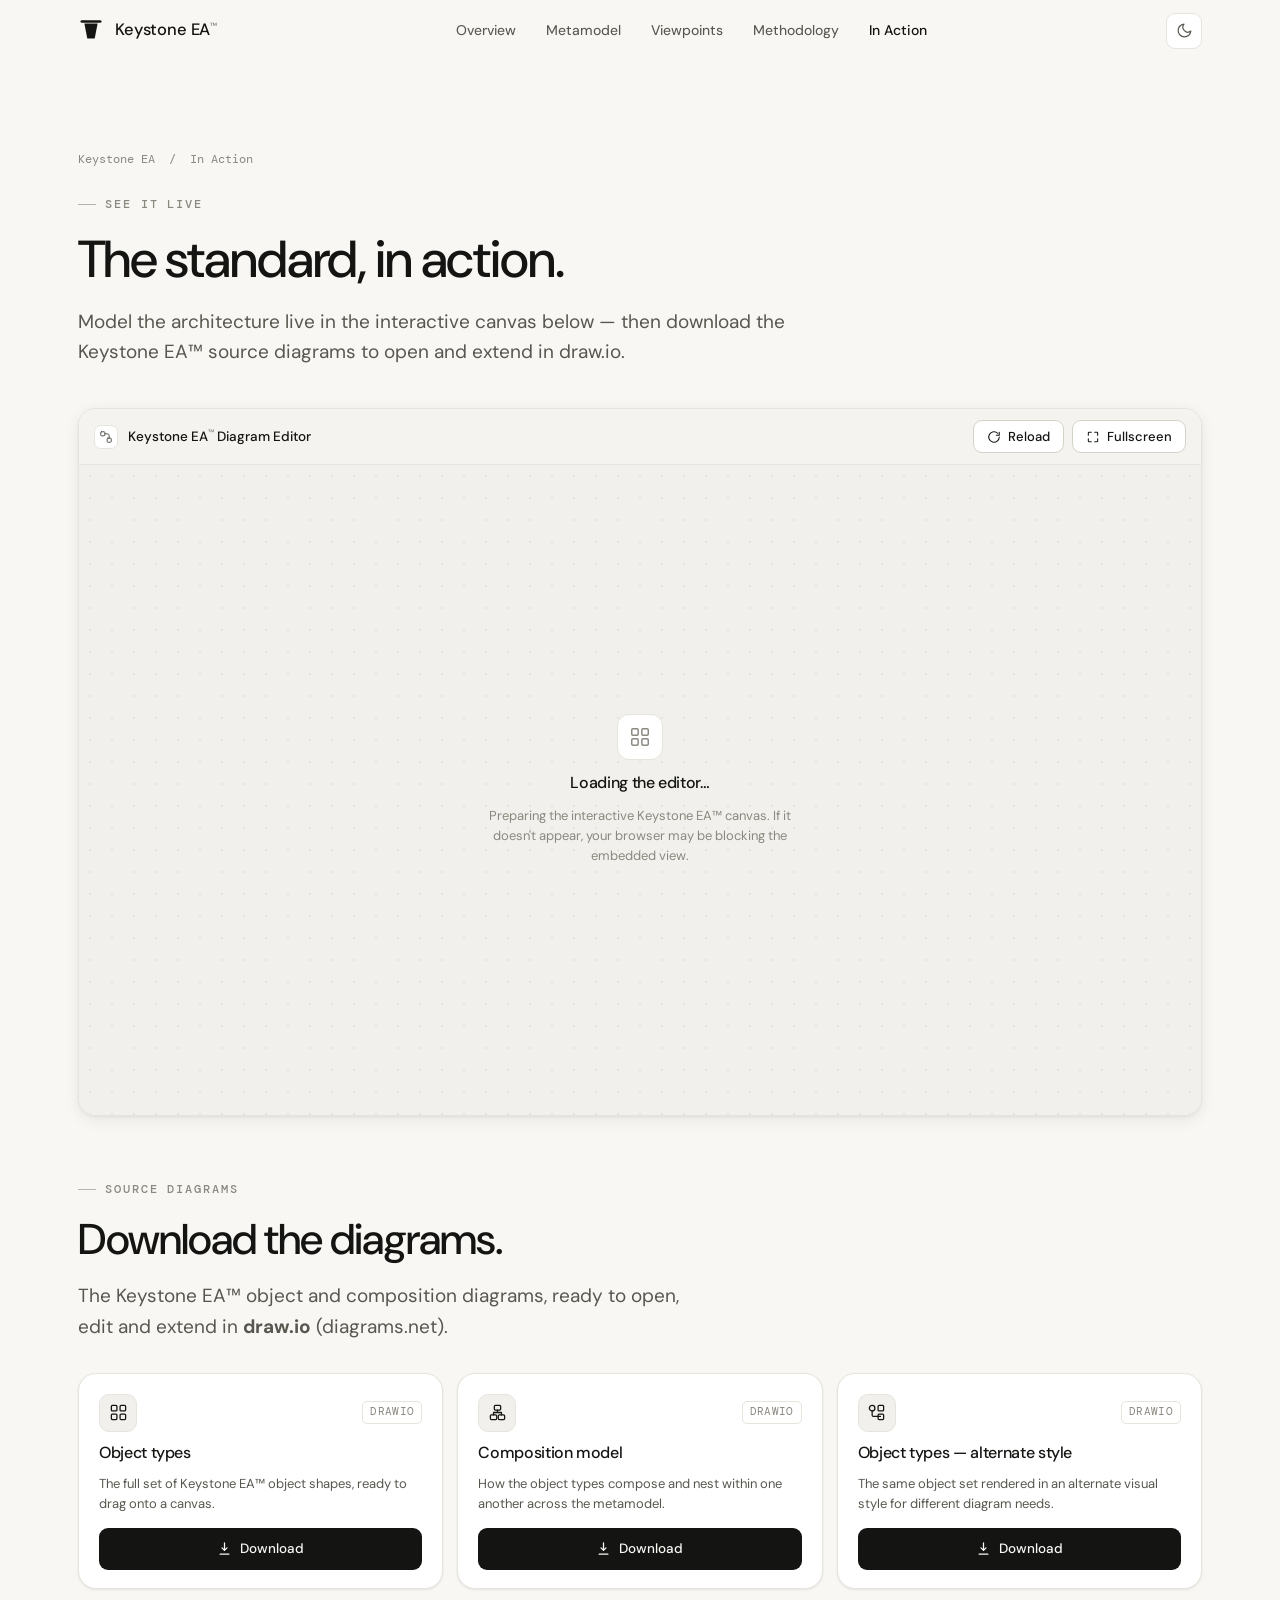
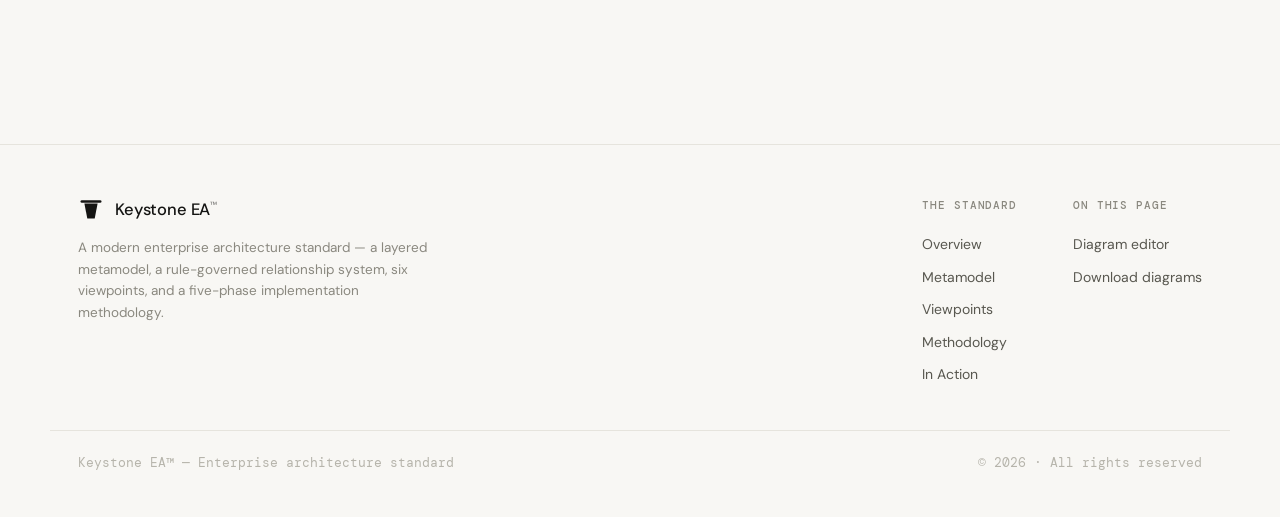
==== commit e85b06e8: "Restore In Action tab: neutral diagram editor embed + diagram downloads Re-adds the In Action tab wi" ====
--- a/in-action.html
+++ b/in-action.html
@@ -4,7 +4,7 @@
 <meta charset="UTF-8" />
 <meta name="viewport" content="width=device-width, initial-scale=1.0" />
 <title>In Action — Keystone EA™</title>
-<meta name="description" content="See the Keystone EA™ standard in action — the Enterprise Insight platform, where the metamodel, viewpoints and methodology are implemented as a live working product." />
+<meta name="description" content="Model the Keystone EA™ standard live in an interactive diagram editor, and download the source diagrams to open in draw.io." />
 <link rel="preconnect" href="https://fonts.googleapis.com" />
 <link rel="preconnect" href="https://fonts.gstatic.com" crossorigin />
 <link href="https://fonts.googleapis.com/css2?family=DM+Sans:opsz,wght@9..40,300;9..40,400;9..40,500&family=DM+Mono:wght@400;500&display=swap" rel="stylesheet" />
@@ -46,80 +46,90 @@
   <div class="reveal" style="max-width:780px">
     <span class="eyebrow">See it live</span>
     <h1 class="h-sec" style="font-size:clamp(32px,5vw,52px)">The standard, in&nbsp;action.</h1>
-    <p class="lede">Everything in this reference becomes a working product in <strong>Enterprise Insight</strong> — the platform that implements Keystone EA™ end to end. The metamodel, viewpoints and methodology you've read about are embedded below, live.</p>
+    <p class="lede">Model the architecture live in the interactive canvas below — then download the Keystone EA™ source diagrams to open and extend in draw.io.</p>
   </div>
 </div></header>
 
-<!-- ── LIVE EMBED ─────────────────────────────────────── -->
-<section style="padding:clamp(20px,3vw,32px) 0 clamp(48px,7vw,84px)">
+<!-- ── DIAGRAM EDITOR ─────────────────────────────────── -->
+<section id="editor" style="padding:clamp(20px,3vw,32px) 0 clamp(36px,5vw,56px)">
   <div class="wrap">
-    <div class="embed-shell reveal">
-      <div class="embed-bar">
-        <div class="embed-dots"><i style="background:#ff5f57"></i><i style="background:#febc2e"></i><i style="background:#28c840"></i></div>
-        <div class="embed-url">
-          <svg viewBox="0 0 24 24" fill="none" stroke="currentColor" stroke-width="1.8" stroke-linecap="round" stroke-linejoin="round"><circle cx="12" cy="12" r="9"/><path d="M3 12h18M12 3a14 14 0 0 1 0 18M12 3a14 14 0 0 0 0 18"/></svg>
-          enterprise-ai.enterpriseinsight.io
+    <div class="editor-shell reveal" id="editorShell">
+      <div class="editor-bar">
+        <div class="editor-title">
+          <span class="et-ico"><svg viewBox="0 0 24 24" fill="none" stroke="currentColor" stroke-width="1.7" stroke-linecap="round" stroke-linejoin="round"><rect x="3" y="3" width="7" height="7" rx="1.3"/><rect x="14" y="14" width="7" height="7" rx="1.3"/><path d="M10 6.5h4a3.5 3.5 0 0 1 3.5 3.5v4"/></svg></span>
+          <span class="et-name">Keystone EA<sup>™</sup> Diagram Editor</span>
         </div>
-        <div class="embed-actions">
-          <button class="embed-btn" onclick="reloadEmbed()" aria-label="Reload the embedded platform" title="Reload">
+        <div class="editor-actions">
+          <button class="editor-btn" onclick="reloadEditor()" aria-label="Reload the editor" title="Reload">
             <svg viewBox="0 0 24 24" fill="none" stroke="currentColor" stroke-width="1.8" stroke-linecap="round" stroke-linejoin="round"><path d="M21 12a9 9 0 1 1-2.64-6.36M21 4v5h-5"/></svg>
             <span class="lbl">Reload</span>
           </button>
-          <a class="embed-btn primary" href="https://enterprise-ai.enterpriseinsight.io" target="_blank" rel="noopener">
-            <span class="lbl">Open in new tab</span>
-            <svg viewBox="0 0 24 24" fill="none" stroke="currentColor" stroke-width="1.9" stroke-linecap="round" stroke-linejoin="round"><path d="M7 17 17 7M9 7h8v8"/></svg>
-          </a>
+          <button class="editor-btn" onclick="toggleFull()" aria-label="Toggle fullscreen" title="Fullscreen">
+            <svg viewBox="0 0 24 24" fill="none" stroke="currentColor" stroke-width="1.8" stroke-linecap="round" stroke-linejoin="round"><path d="M4 9V5a1 1 0 0 1 1-1h4M20 9V5a1 1 0 0 0-1-1h-4M4 15v4a1 1 0 0 0 1 1h4M20 15v4a1 1 0 0 1-1 1h-4"/></svg>
+            <span class="lbl" id="fsLbl">Fullscreen</span>
+          </button>
         </div>
       </div>
-      <div class="embed-frame-holder">
-        <!-- Fallback shown only if the platform declines to be framed -->
-        <div class="embed-fallback">
-          <div class="ef-card">
-            <div class="ef-ico"><svg viewBox="0 0 24 24" fill="none" stroke="currentColor" stroke-width="1.6" stroke-linecap="round" stroke-linejoin="round"><path d="M4 5a1 1 0 0 1 1-1h14a1 1 0 0 1 1 1v14a1 1 0 0 1-1 1H5a1 1 0 0 1-1-1Z"/><path d="M4 9h16M8 4v5"/><path d="m11 14 3 2-3 2z"/></svg></div>
-            <h4>Loading the live platform…</h4>
-            <p>If the platform doesn't appear here, it may not permit embedding from this domain yet. You can always open it directly.</p>
-            <a class="btn btn-primary" href="https://enterprise-ai.enterpriseinsight.io" target="_blank" rel="noopener">Open the live platform
-              <svg viewBox="0 0 24 24" fill="none" stroke="currentColor" stroke-width="2" stroke-linecap="round" stroke-linejoin="round"><path d="M7 17 17 7M9 7h8v8"/></svg></a>
-          </div>
+      <div class="editor-frame-holder">
+        <div class="editor-loading">
+          <div class="el-ico"><svg viewBox="0 0 24 24" fill="none" stroke="currentColor" stroke-width="1.6" stroke-linecap="round" stroke-linejoin="round"><rect x="3" y="3" width="7" height="7" rx="1.3"/><rect x="14" y="3" width="7" height="7" rx="1.3"/><rect x="14" y="14" width="7" height="7" rx="1.3"/><rect x="3" y="14" width="7" height="7" rx="1.3"/></svg></div>
+          <h4>Loading the editor…</h4>
+          <p>Preparing the interactive Keystone EA™ canvas. If it doesn't appear, your browser may be blocking the embedded view.</p>
         </div>
-        <iframe id="eaFrame" class="embed-frame"
-          src="https://enterprise-ai.enterpriseinsight.io"
-          title="Enterprise Insight — the Keystone EA™ standard implemented live"
-          loading="eager" allow="fullscreen; clipboard-write"
-          referrerpolicy="no-referrer-when-downgrade"></iframe>
+        <iframe id="eaFrame" class="editor-frame"
+          title="Keystone EA Diagram Editor"
+          loading="eager" allow="fullscreen; clipboard-read; clipboard-write"
+          referrerpolicy="no-referrer"></iframe>
       </div>
-    </div>
-    <div class="embed-note reveal">
-      <svg width="15" height="15" viewBox="0 0 24 24" fill="none" stroke="currentColor" stroke-width="1.8" stroke-linecap="round" stroke-linejoin="round" style="flex-shrink:0"><circle cx="12" cy="12" r="9"/><path d="M12 8h.01M11 12h1v4h1"/></svg>
-      <span>Embedded live from <strong>enterprise-ai.enterpriseinsight.io</strong>. Not seeing it? <a href="https://enterprise-ai.enterpriseinsight.io" target="_blank" rel="noopener">Open it in a new tab&nbsp;↗</a></span>
     </div>
   </div>
 </section>
 
-<!-- ── PILLARS → PRODUCT ──────────────────────────────── -->
-<section class="section-pad" style="padding-top:0">
+<!-- ── DOWNLOADS ──────────────────────────────────────── -->
+<section class="section-pad" id="downloads" style="padding-top:0">
   <div class="wrap">
-    <div style="max-width:640px;margin-bottom:34px" class="reveal">
-      <span class="eyebrow">From standard to software</span>
-      <h2 class="h-sec">What you're looking at.</h2>
-      <p class="lede">The platform isn't a separate idea — it's the three pillars of the standard made operational.</p>
+    <div style="max-width:640px;margin-bottom:30px" class="reveal">
+      <span class="eyebrow">Source diagrams</span>
+      <h2 class="h-sec">Download the diagrams.</h2>
+      <p class="lede">The Keystone EA™ object and composition diagrams, ready to open, edit and extend in <strong>draw.io</strong> (diagrams.net).</p>
     </div>
-    <div class="feature-list">
-      <a class="card feature reveal" href="metamodel.html" style="display:block">
-        <div class="f-ico"><svg viewBox="0 0 24 24" fill="none" stroke="currentColor" stroke-width="1.6" stroke-linecap="round" stroke-linejoin="round"><rect x="3" y="3" width="7" height="7" rx="1.4"/><rect x="14" y="3" width="7" height="7" rx="1.4"/><rect x="8.5" y="14" width="7" height="7" rx="1.4"/><path d="M6.5 10v2.5a1.5 1.5 0 0 0 1.5 1.5h.5M17.5 10v2.5a1.5 1.5 0 0 1-1.5 1.5h-.5"/></svg></div>
-        <h4>Built on the metamodel</h4>
-        <p>Every object in the repository is one of the 19 types, and every link obeys the relationship rules — so the model stays consistent as it grows.</p>
-      </a>
-      <a class="card feature reveal" href="viewpoints.html" style="display:block">
-        <div class="f-ico"><svg viewBox="0 0 24 24" fill="none" stroke="currentColor" stroke-width="1.6" stroke-linecap="round" stroke-linejoin="round"><path d="M2 12s3.5-7 10-7 10 7 10 7-3.5 7-10 7-10-7-10-7Z"/><circle cx="12" cy="12" r="3"/></svg></div>
-        <h4>Powered by viewpoints</h4>
-        <p>Stakeholders see the architecture through the same curated lenses — capability maps, application interaction, technology usage — drawn from one shared model.</p>
-      </a>
-      <a class="card feature reveal" href="methodology.html" style="display:block">
-        <div class="f-ico"><svg viewBox="0 0 24 24" fill="none" stroke="currentColor" stroke-width="1.6" stroke-linecap="round" stroke-linejoin="round"><path d="M12 3v3M12 18v3M5.6 5.6l2.1 2.1M16.3 16.3l2.1 2.1M3 12h3M18 12h3M5.6 18.4l2.1-2.1M16.3 7.7l2.1-2.1"/><circle cx="12" cy="12" r="3.4"/></svg></div>
-        <h4>Delivered via the methodology</h4>
-        <p>The five-phase path is operationalised with an AI service portal — from establishing catalogs to autonomous impact analysis and predictive insight.</p>
-      </a>
+    <div class="dl-grid">
+      <article class="card dl-card reveal">
+        <div class="dl-top">
+          <div class="dl-ico"><svg viewBox="0 0 24 24" fill="none" stroke="currentColor" stroke-width="1.6" stroke-linecap="round" stroke-linejoin="round"><rect x="3" y="3" width="7" height="7" rx="1.3"/><rect x="14" y="3" width="7" height="7" rx="1.3"/><rect x="14" y="14" width="7" height="7" rx="1.3"/><rect x="3" y="14" width="7" height="7" rx="1.3"/></svg></div>
+          <span class="dl-ext">drawio</span>
+        </div>
+        <h4>Object types</h4>
+        <p>The full set of Keystone EA™ object shapes, ready to drag onto a canvas.</p>
+        <a class="dl-btn" href="downloads/KeystoneEA-Objects.drawio" download>
+          <svg viewBox="0 0 24 24" fill="none" stroke="currentColor" stroke-width="2" stroke-linecap="round" stroke-linejoin="round"><path d="M12 3v12m0 0 4-4m-4 4-4-4M5 21h14"/></svg>
+          Download
+        </a>
+      </article>
+      <article class="card dl-card reveal">
+        <div class="dl-top">
+          <div class="dl-ico"><svg viewBox="0 0 24 24" fill="none" stroke="currentColor" stroke-width="1.6" stroke-linecap="round" stroke-linejoin="round"><rect x="8" y="3" width="8" height="6" rx="1.3"/><rect x="3" y="15" width="8" height="6" rx="1.3"/><rect x="13" y="15" width="8" height="6" rx="1.3"/><path d="M12 9v3M12 12H7v3M12 12h5v3"/></svg></div>
+          <span class="dl-ext">drawio</span>
+        </div>
+        <h4>Composition model</h4>
+        <p>How the object types compose and nest within one another across the metamodel.</p>
+        <a class="dl-btn" href="downloads/KeystoneEA-Composition.drawio" download>
+          <svg viewBox="0 0 24 24" fill="none" stroke="currentColor" stroke-width="2" stroke-linecap="round" stroke-linejoin="round"><path d="M12 3v12m0 0 4-4m-4 4-4-4M5 21h14"/></svg>
+          Download
+        </a>
+      </article>
+      <article class="card dl-card reveal">
+        <div class="dl-top">
+          <div class="dl-ico"><svg viewBox="0 0 24 24" fill="none" stroke="currentColor" stroke-width="1.6" stroke-linecap="round" stroke-linejoin="round"><circle cx="6.5" cy="6.5" r="3.5"/><rect x="14" y="3" width="7" height="7" rx="1.3"/><path d="M6.5 10v5.5A1.5 1.5 0 0 0 8 17h9"/><rect x="14" y="14" width="7" height="7" rx="1.3"/></svg></div>
+          <span class="dl-ext">drawio</span>
+        </div>
+        <h4>Object types — alternate style</h4>
+        <p>The same object set rendered in an alternate visual style for different diagram needs.</p>
+        <a class="dl-btn" href="downloads/KeystoneEA-Objects-Alternate.drawio" download>
+          <svg viewBox="0 0 24 24" fill="none" stroke="currentColor" stroke-width="2" stroke-linecap="round" stroke-linejoin="round"><path d="M12 3v12m0 0 4-4m-4 4-4-4M5 21h14"/></svg>
+          Download
+        </a>
+      </article>
     </div>
   </div>
 </section>
@@ -146,8 +156,9 @@
       <a href="in-action.html">In Action</a>
     </div>
     <div class="footer-col">
-      <h5>Live platform</h5>
-      <a href="https://enterprise-ai.enterpriseinsight.io" target="_blank" rel="noopener">Enterprise Insight ↗</a>
+      <h5>On this page</h5>
+      <a href="#editor">Diagram editor</a>
+      <a href="#downloads">Download diagrams</a>
     </div>
   </div>
 </div>
@@ -158,10 +169,21 @@
 
 <script src="assets/app.js"></script>
 <script>
-  function reloadEmbed() {
+  (function () {
+    var SRC = "https://enterprise-ai.enterpriseinsight.io";
     var f = document.getElementById('eaFrame');
-    if (f) { var s = f.src; f.src = 'about:blank'; setTimeout(function(){ f.src = s; }, 60); }
-  }
+    if (f) f.src = SRC;
+    window.reloadEditor = function () { if (f) { f.src = 'about:blank'; setTimeout(function () { f.src = SRC; }, 60); } };
+    window.toggleFull = function () {
+      var sh = document.getElementById('editorShell');
+      var on = sh.classList.toggle('is-full');
+      document.body.style.overflow = on ? 'hidden' : '';
+      var lbl = document.getElementById('fsLbl'); if (lbl) lbl.textContent = on ? 'Exit' : 'Fullscreen';
+    };
+    document.addEventListener('keydown', function (e) {
+      if (e.key === 'Escape') { var sh = document.getElementById('editorShell'); if (sh && sh.classList.contains('is-full')) window.toggleFull(); }
+    });
+  })();
 </script>
 </body>
 </html>
--- a/assets/styles.css
+++ b/assets/styles.css
@@ -482,37 +482,55 @@
 .breadcrumb { font-family: var(--mono); font-size: 12px; color: var(--ink-3); margin-bottom: 18px; }
 .breadcrumb a:hover { color: var(--ink); }
 
-/* ── Live embed (In Action) ─────────────────────────────── */
-.embed-shell { border: 1px solid var(--border); border-radius: var(--radius-lg); overflow: hidden;
-  background: var(--card); box-shadow: var(--shadow-md); }
-.embed-bar { display: flex; align-items: center; gap: 13px; padding: 11px 14px;
-  border-bottom: 1px solid var(--border); background: var(--surface); }
-.embed-dots { display: flex; gap: 6px; flex-shrink: 0; }
-.embed-dots i { width: 11px; height: 11px; border-radius: 50%; display: block; opacity: .92; }
-.embed-url { flex: 1; min-width: 0; display: flex; align-items: center; gap: 8px;
-  background: var(--card); border: 1px solid var(--border); border-radius: 8px; padding: 6px 12px;
-  font-family: var(--mono); font-size: 12.5px; color: var(--ink-2);
-  white-space: nowrap; overflow: hidden; text-overflow: ellipsis; }
-.embed-url svg { width: 13px; height: 13px; flex-shrink: 0; color: var(--l-technology); }
-.embed-actions { display: flex; gap: 8px; flex-shrink: 0; }
-.embed-btn { display: inline-flex; align-items: center; gap: 7px; font-family: var(--font);
+/* ── Diagram editor (In Action) ─────────────────────────── */
+.editor-shell { border: 1px solid var(--border); border-radius: var(--radius-lg); overflow: hidden;
+  background: var(--card); box-shadow: var(--shadow-md); display: flex; flex-direction: column; }
+.editor-bar { display: flex; align-items: center; justify-content: space-between; gap: 14px;
+  padding: 11px 15px; border-bottom: 1px solid var(--border); background: var(--surface); flex-shrink: 0; }
+.editor-title { display: inline-flex; align-items: center; gap: 10px; font-size: 13.5px; font-weight: 500; color: var(--ink); min-width: 0; }
+.editor-title .et-ico { width: 24px; height: 24px; border-radius: 7px; display: grid; place-items: center;
+  background: var(--card); border: 1px solid var(--border); color: var(--ink-2); flex-shrink: 0; }
+.editor-title .et-ico svg { width: 14px; height: 14px; }
+.editor-title .et-name { white-space: nowrap; overflow: hidden; text-overflow: ellipsis; }
+.editor-title sup { font-size: 8px; opacity: .5; }
+.editor-actions { display: flex; gap: 8px; flex-shrink: 0; }
+.editor-btn { display: inline-flex; align-items: center; gap: 7px; font-family: var(--font);
   font-size: 13px; font-weight: 500; padding: 7px 13px; border-radius: 9px;
   border: 1px solid var(--border-2); background: var(--card); color: var(--ink);
-  cursor: pointer; transition: border-color .16s, transform .16s, background .16s; text-decoration: none; white-space: nowrap; }
-.embed-btn:hover { border-color: var(--ink-4); transform: translateY(-1px); }
-.embed-btn.primary { background: var(--ink); color: var(--bg); border-color: transparent; }
-.embed-btn svg { width: 14px; height: 14px; }
-.embed-frame-holder { position: relative; background: var(--bg-2);
-  background-image: radial-gradient(var(--border) 1px, transparent 1px); background-size: 22px 22px; }
-.embed-frame { width: 100%; height: clamp(600px, calc(100vh - 234px), 1100px); border: 0;
+  cursor: pointer; transition: border-color .16s, transform .16s, background .16s; }
+.editor-btn:hover { border-color: var(--ink-4); transform: translateY(-1px); }
+.editor-btn svg { width: 14px; height: 14px; }
+.editor-frame-holder { position: relative; background: var(--bg-2);
+  background-image: radial-gradient(var(--border) 1px, transparent 1px); background-size: 22px 22px; flex: 1; min-height: 0; }
+.editor-frame { width: 100%; height: clamp(560px, calc(100vh - 250px), 1080px); border: 0;
   display: block; background: transparent; position: relative; z-index: 1; }
-.embed-fallback { position: absolute; inset: 0; z-index: 0; display: flex; align-items: center; justify-content: center; padding: 32px; }
-.embed-fallback .ef-card { max-width: 440px; text-align: center; }
-.embed-fallback .ef-ico { width: 46px; height: 46px; border-radius: 12px; margin: 0 auto 16px;
-  display: grid; place-items: center; background: var(--card); border: 1px solid var(--border); color: var(--ink-2); }
-.embed-fallback .ef-ico svg { width: 22px; height: 22px; }
-.embed-fallback h4 { font-size: 17px; margin-bottom: 8px; }
-.embed-fallback p { font-size: 13.5px; color: var(--ink-2); line-height: 1.6; margin-bottom: 18px; }
-.embed-note { margin-top: 14px; font-size: 13px; color: var(--ink-3); display: flex; gap: 8px; align-items: center; flex-wrap: wrap; }
-.embed-note a { color: var(--ink); text-decoration: underline; text-underline-offset: 2px; }
-@media (max-width: 620px) { .embed-actions .lbl { display: none; } .embed-url { font-size: 11px; } }
+.editor-loading { position: absolute; inset: 0; z-index: 0; display: flex; flex-direction: column;
+  align-items: center; justify-content: center; gap: 14px; text-align: center; padding: 32px; }
+.editor-loading .el-ico { width: 46px; height: 46px; border-radius: 12px; display: grid; place-items: center;
+  background: var(--card); border: 1px solid var(--border); color: var(--ink-3); }
+.editor-loading .el-ico svg { width: 22px; height: 22px; }
+.editor-loading h4 { font-size: 16px; }
+.editor-loading p { font-size: 13px; color: var(--ink-3); max-width: 340px; line-height: 1.55; }
+.editor-shell.is-full { position: fixed; inset: 0; z-index: 1000; border-radius: 0; border: 0; height: 100vh; box-shadow: none; }
+.editor-shell.is-full .editor-frame { height: 100%; }
+@media (max-width: 560px) { .editor-actions .lbl { display: none; } }
+
+/* ── Download cards ─────────────────────────────────────── */
+.dl-grid { display: grid; grid-template-columns: repeat(3, 1fr); gap: 14px; }
+@media (max-width: 820px) { .dl-grid { grid-template-columns: 1fr; } }
+.dl-card { display: flex; flex-direction: column; gap: 12px; padding: 20px 20px 18px;
+  transition: transform .22s var(--ease), box-shadow .22s, border-color .22s; }
+.dl-card:hover { transform: translateY(-3px); box-shadow: var(--shadow-md); border-color: var(--border-2); }
+.dl-top { display: flex; align-items: center; justify-content: space-between; }
+.dl-ico { width: 38px; height: 38px; border-radius: 10px; display: grid; place-items: center;
+  background: var(--bg-2); border: 1px solid var(--border); color: var(--ink); }
+.dl-ico svg { width: 19px; height: 19px; }
+.dl-ext { font-family: var(--mono); font-size: 10.5px; color: var(--ink-3); border: 1px solid var(--border);
+  border-radius: 5px; padding: 2px 7px; letter-spacing: .03em; text-transform: uppercase; }
+.dl-card h4 { font-size: 16px; font-weight: 500; }
+.dl-card p { font-size: 13px; color: var(--ink-2); line-height: 1.55; flex: 1; }
+.dl-btn { display: inline-flex; align-items: center; justify-content: center; gap: 8px; margin-top: 2px;
+  font-size: 13.5px; font-weight: 500; padding: 9px 14px; border-radius: 9px;
+  background: var(--ink); color: var(--bg); border: 1px solid transparent; transition: transform .18s var(--ease), box-shadow .18s; }
+.dl-btn:hover { transform: translateY(-1px); box-shadow: var(--shadow-sm); }
+.dl-btn svg { width: 15px; height: 15px; }
